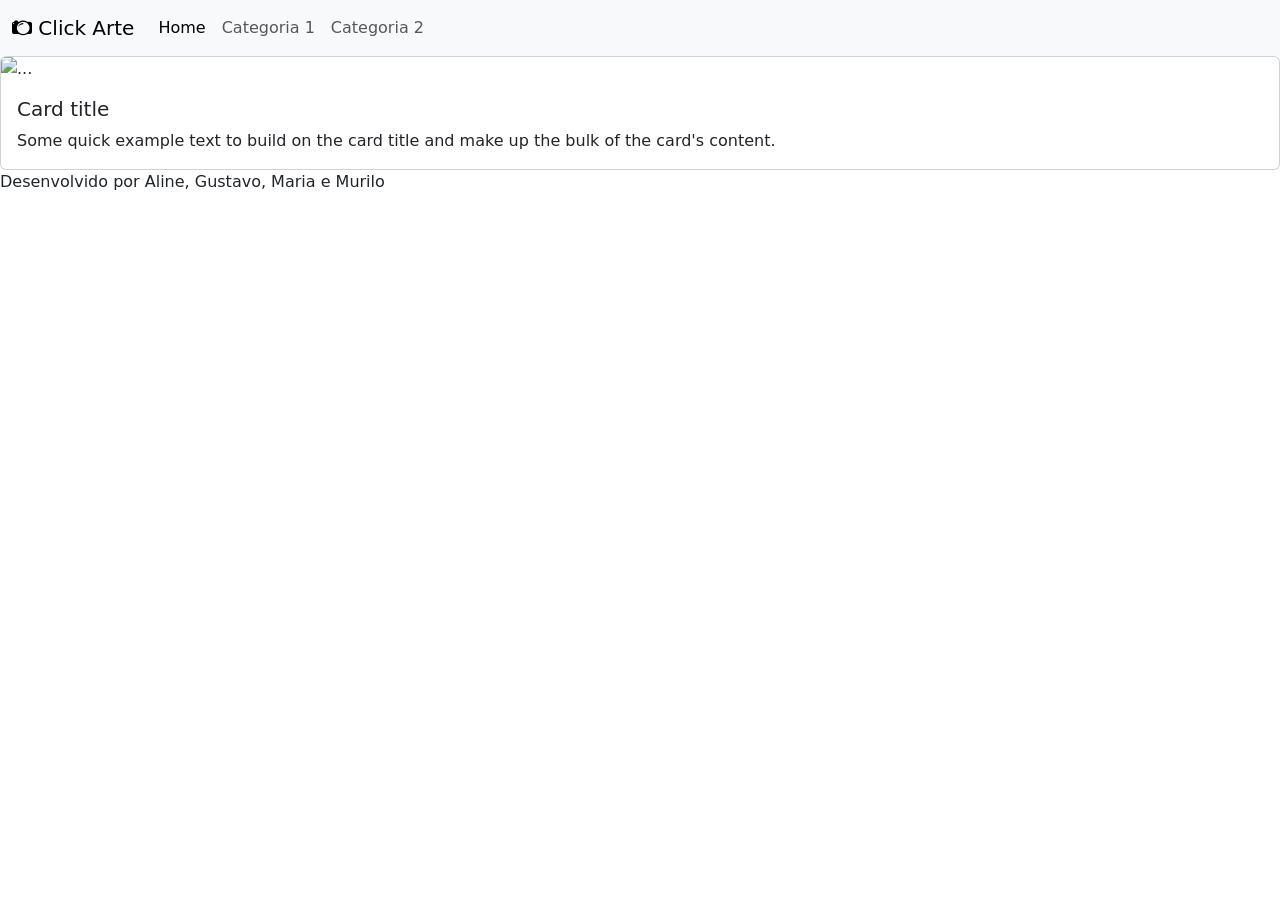
==== index.html @ 445509ea "change to index" ====
<!DOCTYPE html>
<html lang="pt-BR">

<head>
    <meta charset="UTF-8">
    <meta name="viewport" content="width=device-width, initial-scale=1.0">
    <title>Galeria</title>
    <link href="https://cdn.jsdelivr.net/npm/bootstrap@5.3.2/dist/css/bootstrap.min.css" rel="stylesheet"
        integrity="sha384-T3c6CoIi6uLrA9TneNEoa7RxnatzjcDSCmG1MXxSR1GAsXEV/Dwwykc2MPK8M2HN" crossorigin="anonymous">
    <link rel="stylesheet" href="https://cdn.jsdelivr.net/npm/bootstrap-icons@1.11.1/font/bootstrap-icons.css">
</head>

<body>
    <nav class="navbar navbar-expand-lg bg-body-tertiary">
        <div class="container-fluid">
            <a class="navbar-brand" href="./galeria.html">
                <i class="bi bi-camera2"></i> <span>Click Arte</span>
            </a>
            <button class="navbar-toggler" type="button" data-bs-toggle="collapse" data-bs-target="#navbarNav"
                aria-controls="navbarNav" aria-expanded="false" aria-label="Toggle navigation">
                <span class="navbar-toggler-icon"></span>
            </button>
            <div class="collapse navbar-collapse" id="navbarNav">
                <ul class="navbar-nav">
                    <li class="nav-item">
                        <a class="nav-link active" aria-current="page" href="#">Home</a>
                    </li>
                    <li class="nav-item">
                        <a class="nav-link" href="#">Categoria 1</a>
                    </li>
                    <li class="nav-item">
                        <a class="nav-link" href="#">Categoria 2</a>
                    </li>
                </ul>
            </div>
        </div>
    </nav>

    <div class="card">
        <img src="https://source.unsplash.com/random/300x300" class="card-img-top" alt="..." data-bs-toggle="modal"
            data-bs-target="#imagemModal">
        <div class="card-body">
            <h5 class="card-title">Card title</h5>
            <p class="card-text">Some quick example text to build on the card title and make up the bulk of the card's
                content.</p>
        </div>
    </div>


    <div class="modal fade" id="imagemModal" tabindex="-1" role="dialog" aria-labelledby="imagemModalLabel"
        aria-hidden="true">
        <div class="modal-dialog modal-lg" role="document">
            <div class="modal-content">
                <div class="modal-body">
                    <img src="https://source.unsplash.com/random" alt="Minha Imagem" class="img-fluid">
                </div>
            </div>
        </div>
    </div>


    <footer>
        <span>Desenvolvido por Aline, Gustavo, Maria e Murilo</span>
    </footer>

    <script src="https://cdn.jsdelivr.net/npm/bootstrap@5.3.2/dist/js/bootstrap.bundle.min.js"
        integrity="sha384-C6RzsynM9kWDrMNeT87bh95OGNyZPhcTNXj1NW7RuBCsyN/o0jlpcV8Qyq46cDfL"
        crossorigin="anonymous"></script>
    <script src="https://cdn.jsdelivr.net/npm/@popperjs/core@2.11.8/dist/umd/popper.min.js"
        integrity="sha384-I7E8VVD/ismYTF4hNIPjVp/Zjvgyol6VFvRkX/vR+Vc4jQkC+hVqc2pM8ODewa9r"
        crossorigin="anonymous"></script>
    <script src="https://cdn.jsdelivr.net/npm/bootstrap@5.3.2/dist/js/bootstrap.min.js"
        integrity="sha384-BBtl+eGJRgqQAUMxJ7pMwbEyER4l1g+O15P+16Ep7Q9Q+zqX6gSbd85u4mG4QzX+"
        crossorigin="anonymous"></script>
</body>

</html>
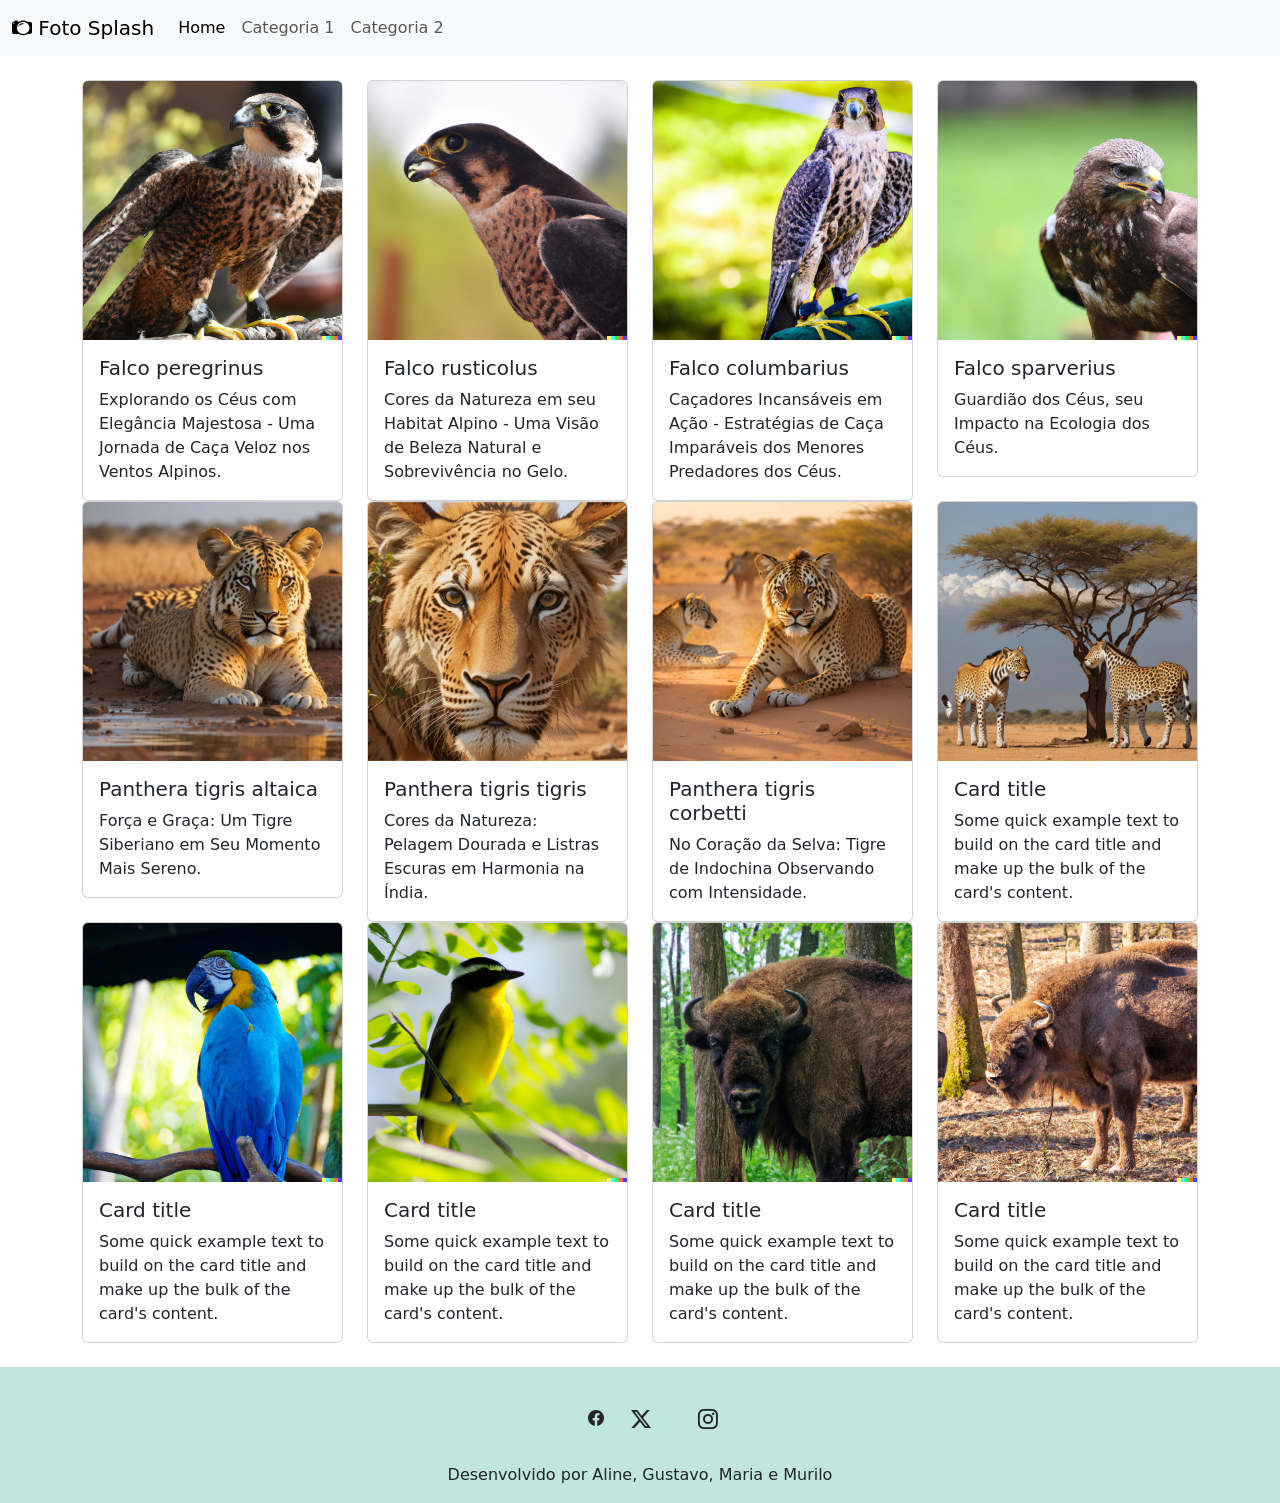
==== commit 0072ecb6: "x" ====
--- a/index.html
+++ b/index.html
@@ -8,13 +8,14 @@
     <link href="https://cdn.jsdelivr.net/npm/bootstrap@5.3.2/dist/css/bootstrap.min.css" rel="stylesheet"
         integrity="sha384-T3c6CoIi6uLrA9TneNEoa7RxnatzjcDSCmG1MXxSR1GAsXEV/Dwwykc2MPK8M2HN" crossorigin="anonymous">
     <link rel="stylesheet" href="https://cdn.jsdelivr.net/npm/bootstrap-icons@1.11.1/font/bootstrap-icons.css">
+    <link rel="stylesheet" href="style.css">
 </head>
 
 <body>
     <nav class="navbar navbar-expand-lg bg-body-tertiary">
         <div class="container-fluid">
             <a class="navbar-brand" href="./galeria.html">
-                <i class="bi bi-camera2"></i> <span>Click Arte</span>
+                <i class="bi bi-camera2"></i> <span>Foto Splash</span>
             </a>
             <button class="navbar-toggler" type="button" data-bs-toggle="collapse" data-bs-target="#navbarNav"
                 aria-controls="navbarNav" aria-expanded="false" aria-label="Toggle navigation">
@@ -36,31 +37,253 @@
         </div>
     </nav>
 
-    <div class="card">
-        <img src="https://source.unsplash.com/random/300x300" class="card-img-top" alt="..." data-bs-toggle="modal"
-            data-bs-target="#imagemModal">
-        <div class="card-body">
-            <h5 class="card-title">Card title</h5>
-            <p class="card-text">Some quick example text to build on the card title and make up the bulk of the card's
-                content.</p>
-        </div>
-    </div>
-
-
-    <div class="modal fade" id="imagemModal" tabindex="-1" role="dialog" aria-labelledby="imagemModalLabel"
-        aria-hidden="true">
-        <div class="modal-dialog modal-lg" role="document">
-            <div class="modal-content">
-                <div class="modal-body">
-                    <img src="https://source.unsplash.com/random" alt="Minha Imagem" class="img-fluid">
-                </div>
-            </div>
-        </div>
-    </div>
-
-
-    <footer>
-        <span>Desenvolvido por Aline, Gustavo, Maria e Murilo</span>
+
+
+    <div class="container galeria my-4">
+        <div class="row">
+            <div class="col-12 col-sm-12 col-md-6 col-lg-4 col-xl-3">
+                <div class="card">
+                    <img src="./assets/img/Falcao1.png" class="card-img-top" alt="..." data-bs-toggle="modal"
+                        data-bs-target="#Falcao1">
+                    <div class="card-body">
+                        <h5 class="card-title">Falco peregrinus</h5>
+                        <p class="card-text">Explorando os Céus com Elegância Majestosa - Uma Jornada de Caça Veloz nos
+                            Ventos Alpinos.</p>
+                    </div>
+                </div>
+            </div>
+
+            <div class="col-12 col-sm-12 col-md-6 col-lg-4 col-xl-3">
+                <div class="card">
+                    <img src="./assets/img/Falcao2.png" class="card-img-top" alt="..." data-bs-toggle="modal"
+                        data-bs-target="#Falcao2">
+                    <div class="card-body">
+                        <h5 class="card-title">Falco rusticolus</h5>
+                        <p class="card-text">Cores da Natureza em seu Habitat Alpino - Uma Visão de Beleza Natural e
+                            Sobrevivência no Gelo.</p>
+                    </div>
+                </div>
+            </div>
+
+            <div class="col-12 col-sm-12 col-md-6 col-lg-4 col-xl-3">
+                <div class="card">
+                    <img src="./assets/img/Falcao3.png" class="card-img-top" alt="..." data-bs-toggle="modal"
+                        data-bs-target="#Falcao3">
+                    <div class="card-body">
+                        <h5 class="card-title">Falco columbarius</h5>
+                        <p class="card-text">Caçadores Incansáveis em Ação - Estratégias de Caça Imparáveis dos Menores
+                            Predadores dos Céus.</p>
+                    </div>
+                </div>
+            </div>
+
+            <div class="col-12 col-sm-12 col-md-6 col-lg-4 col-xl-3">
+                <div class="card">
+                    <img src="./assets/img/Falcao4.png" class="card-img-top" alt="..." data-bs-toggle="modal"
+                        data-bs-target="#Falcao4">
+                    <div class="card-body">
+                        <h5 class="card-title">Falco sparverius</h5>
+                        <p class="card-text">Guardião dos Céus, seu Impacto na Ecologia dos Céus.</p>
+                    </div>
+                </div>
+            </div>
+
+            <div class="col-12 col-sm-12 col-md-6 col-lg-4 col-xl-3">
+                <div class="card">
+                    <img src="./assets/img/Tigre1.jpg" class="card-img-top" alt="..." data-bs-toggle="modal"
+                        data-bs-target="#Tigre1">
+                    <div class="card-body">
+                        <h5 class="card-title">Panthera tigris altaica</h5>
+                        <p class="card-text">Força e Graça: Um Tigre Siberiano em Seu Momento Mais Sereno.</p>
+                    </div>
+                </div>
+            </div>
+
+            <div class="col-12 col-sm-12 col-md-6 col-lg-4 col-xl-3">
+                <div class="card">
+                    <img src="./assets/img/Tigre2.jpg" class="card-img-top" alt="..." data-bs-toggle="modal"
+                        data-bs-target="#Tigre2">
+                    <div class="card-body">
+                        <h5 class="card-title">Panthera tigris tigris</h5>
+                        <p class="card-text">Cores da Natureza: Pelagem Dourada e Listras Escuras em Harmonia na Índia.
+                        </p>
+                    </div>
+                </div>
+            </div>
+
+            <div class="col-12 col-sm-12 col-md-6 col-lg-4 col-xl-3">
+                <div class="card">
+                    <img src="./assets/img/Tigre3.jpg" class="card-img-top" alt="..." data-bs-toggle="modal"
+                        data-bs-target="#Tigre3">
+                    <div class="card-body">
+                        <h5 class="card-title">Panthera tigris corbetti</h5>
+                        <p class="card-text">No Coração da Selva: Tigre de Indochina Observando com Intensidade.</p>
+                    </div>
+                </div>
+            </div>
+
+            <div class="col col-sm col-md-6 col-lg-4 col-xl-3">
+                <div class="card">
+                    <img src="./assets/img/Tigre4.jpg" class="card-img-top" alt="..." data-bs-toggle="modal"
+                        data-bs-target="#Tigre4">
+                    <div class="card-body">
+                        <h5 class="card-title">Card title</h5>
+                        <p class="card-text">Some quick example text to build on the card title and make up the bulk of
+                            the card's
+                            content.</p>
+                    </div>
+                </div>
+            </div>
+
+            <div class="col-12 col-sm-12 col-md-6 col-lg-4 col-xl-3">
+                <div class="card">
+                    <img src="./assets/img/Papagaio1.png" class="card-img-top" alt="..." data-bs-toggle="modal"
+                        data-bs-target="#Papagaio1">
+                    <div class="card-body">
+                        <h5 class="card-title">Card title</h5>
+                        <p class="card-text">Some quick example text to build on the card title and make up the bulk of
+                            the card's
+                            content.</p>
+                    </div>
+                </div>
+            </div>
+
+            <div class="col-12 col-sm-12 col-md-6 col-lg-4 col-xl-3">
+                <div class="card">
+                    <img src="./assets/img/Papagaio3.png" class="card-img-top" alt="..." data-bs-toggle="modal"
+                        data-bs-target="#Papagaio3">
+                    <div class="card-body">
+                        <h5 class="card-title">Card title</h5>
+                        <p class="card-text">Some quick example text to build on the card title and make up the bulk of
+                            the card's
+                            content.</p>
+                    </div>
+                </div>
+            </div>
+
+            <div class="col-12 col-sm-12 col-md-6 col-lg-4 col-xl-3">
+                <div class="card">
+                    <img src="./assets/img/Bisao1.png" class="card-img-top" alt="..." data-bs-toggle="modal"
+                        data-bs-target="#Bisao1">
+                    <div class="card-body">
+                        <h5 class="card-title">Card title</h5>
+                        <p class="card-text">Some quick example text to build on the card title and make up the bulk of
+                            the card's
+                            content.</p>
+                    </div>
+                </div>
+            </div>
+
+            <div class="col-12 col-sm-12 col-md-6 col-lg-4 col-xl-3">
+                <div class="card">
+                    <img src="./assets/img/Bisao2.png" class="card-img-top" alt="..." data-bs-toggle="modal"
+                        data-bs-target="#Bisao2">
+                    <div class="card-body">
+                        <h5 class="card-title">Card title</h5>
+                        <p class="card-text">Some quick example text to build on the card title and make up the bulk of
+                            the card's
+                            content.</p>
+                    </div>
+                </div>
+            </div>
+        </div>
+    </div>
+
+
+    <div class="modal fade" id="Falcao1" tabindex="-1" role="dialog" aria-labelledby="imagemModalLabel"
+        aria-hidden="true">
+        <div class="modal-dialog modal-lg" role="document">
+            <div class="modal-content">
+                <div class="modal-body">
+                    <img src="./assets/img/Falcao1.png" alt="Imagem falcão" class="img-fluid">
+                </div>
+            </div>
+        </div>
+    </div>
+
+    <div class="modal fade" id="Falcao1" tabindex="-1" role="dialog" aria-labelledby="imagemModalLabel"
+        aria-hidden="true">
+        <div class="modal-dialog modal-lg" role="document">
+            <div class="modal-content">
+                <div class="modal-body">
+                    <img src="./assets/img/Falcao1.png" alt="Imagem falcão" class="img-fluid">
+                </div>
+            </div>
+        </div>
+    </div>
+
+    <div class="modal fade" id="Falcao3" tabindex="-1" role="dialog" aria-labelledby="imagemModalLabel"
+        aria-hidden="true">
+        <div class="modal-dialog modal-lg" role="document">
+            <div class="modal-content">
+                <div class="modal-body">
+                    <img src="./assets/img/Falcao3.png" alt="Imagem falcão" class="img-fluid">
+                </div>
+            </div>
+        </div>
+    </div>
+
+    <div class="modal fade" id="Falcao1" tabindex="-1" role="dialog" aria-labelledby="imagemModalLabel"
+        aria-hidden="true">
+        <div class="modal-dialog modal-lg" role="document">
+            <div class="modal-content">
+                <div class="modal-body">
+                    <img src="./assets/img/Falcao4.png" alt="Imagem falcão" class="img-fluid">
+                </div>
+            </div>
+        </div>
+    </div>
+
+    <div class="modal fade" id="Falcao1" tabindex="-1" role="dialog" aria-labelledby="imagemModalLabel"
+        aria-hidden="true">
+        <div class="modal-dialog modal-lg" role="document">
+            <div class="modal-content">
+                <div class="modal-body">
+                    <img src="./assets/img/Tigre1.jpg" alt="Imagem tigre" class="img-fluid">
+                </div>
+            </div>
+        </div>
+    </div>
+
+    <div class="modal fade" id="Falcao1" tabindex="-1" role="dialog" aria-labelledby="imagemModalLabel"
+        aria-hidden="true">
+        <div class="modal-dialog modal-lg" role="document">
+            <div class="modal-content">
+                <div class="modal-body">
+                    <img src="./assets/img/Tigre1.jpg" alt="Imagem tigre" class="img-fluid">
+                </div>
+            </div>
+        </div>
+    </div>
+
+
+
+
+
+    <footer class="text-center">
+
+        <div class="container pt-4">
+
+            <section class="">
+                <a class="btn btn-link btn-floating btn-lg text-dark m-1" href="#!" role="button"
+                    data-mdb-ripple-color="dark"></a>
+                <i class="bi bi-facebook"></i></a>
+
+                <a class="btn btn-link btn-floating btn-lg text-dark m-1" href="#!" role="button"
+                    data-mdb-ripple-color="dark">
+                    <i class="bi bi-twitter-x"></i>
+                </a>
+
+                <a class="btn btn-link btn-floating btn-lg text-dark m-1" href="#!" role="button"
+                    data-mdb-ripple-color="dark">
+                    <i class="bi bi-instagram"></i>
+                </a>
+            </section>
+        </div>
+
+        <div class="text-center text-dark p-3">
+            <span>Desenvolvido por Aline, Gustavo, Maria e Murilo</span>
+        </div>
     </footer>
 
     <script src="https://cdn.jsdelivr.net/npm/bootstrap@5.3.2/dist/js/bootstrap.bundle.min.js"
--- a/style.css
+++ b/style.css
@@ -0,0 +1,11 @@
+/* footer {
+    display: flex;
+    justify-content: center;
+    align-items: center;
+    height: 4rem;
+    background-color: #C0E6DE;
+}  */
+
+footer {
+    background-color: #C0E6DE !important;
+}
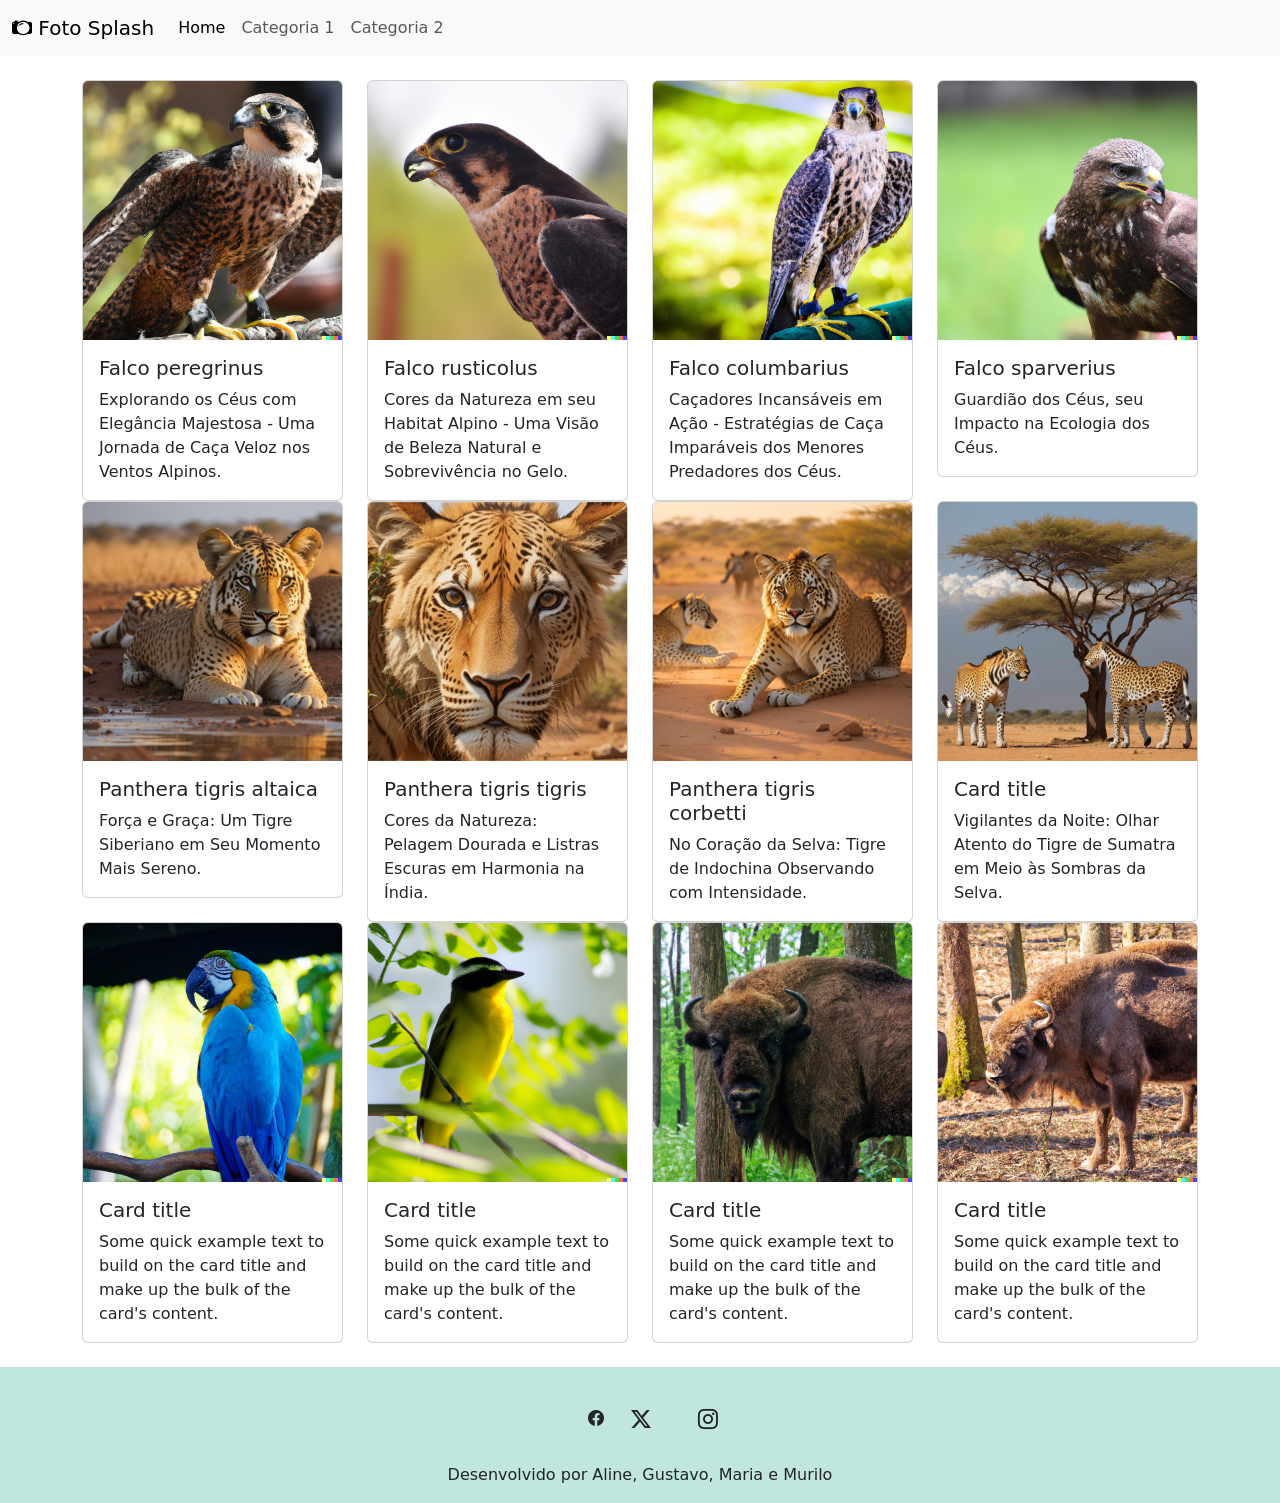
==== commit 4bb38d56: "x" ====
--- a/index.html
+++ b/index.html
@@ -128,9 +128,7 @@
                         data-bs-target="#Tigre4">
                     <div class="card-body">
                         <h5 class="card-title">Card title</h5>
-                        <p class="card-text">Some quick example text to build on the card title and make up the bulk of
-                            the card's
-                            content.</p>
+                        <p class="card-text">Vigilantes da Noite: Olhar Atento do Tigre de Sumatra em Meio às Sombras da Selva.</p>
                     </div>
                 </div>
             </div>
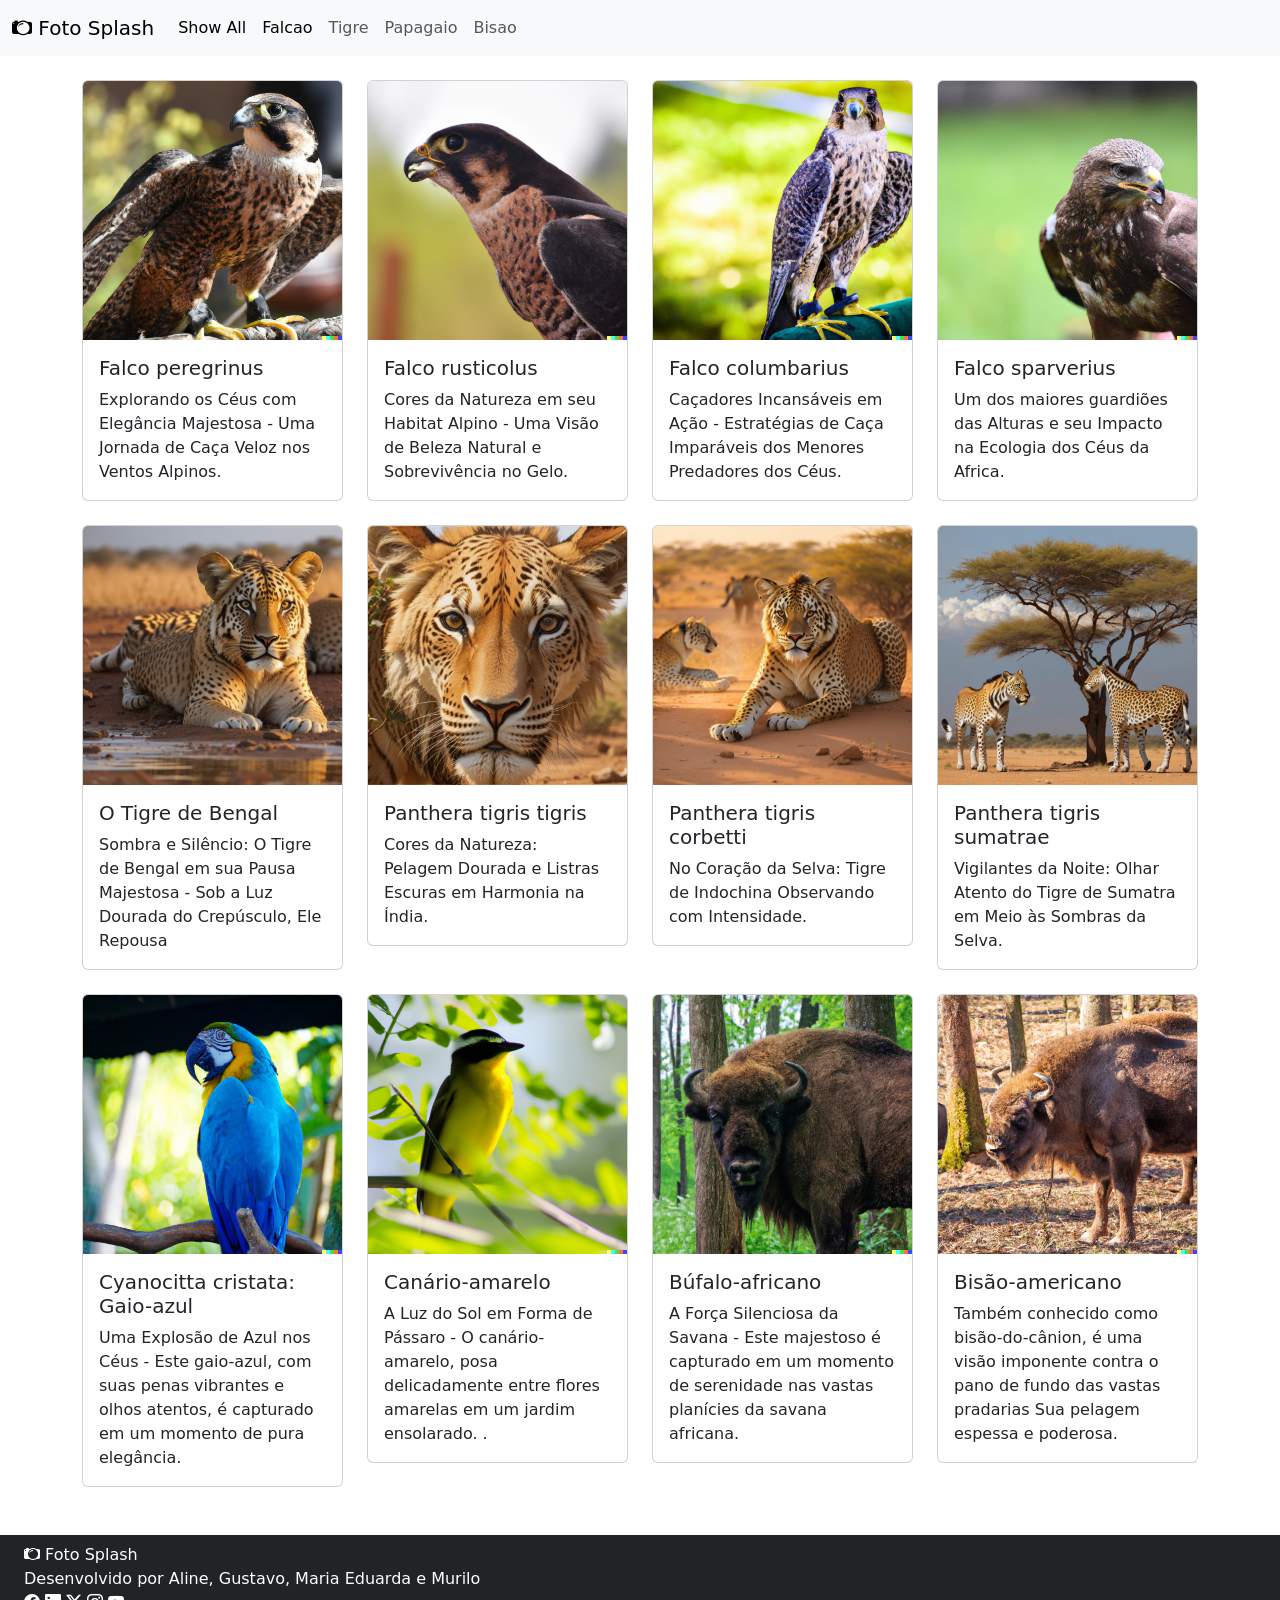
==== commit d9e17db0: "x" ====
--- a/index.html
+++ b/index.html
@@ -9,6 +9,7 @@
         integrity="sha384-T3c6CoIi6uLrA9TneNEoa7RxnatzjcDSCmG1MXxSR1GAsXEV/Dwwykc2MPK8M2HN" crossorigin="anonymous">
     <link rel="stylesheet" href="https://cdn.jsdelivr.net/npm/bootstrap-icons@1.11.1/font/bootstrap-icons.css">
     <link rel="stylesheet" href="style.css">
+    <script src="script.js"></script>
 </head>
 
 <body>
@@ -22,15 +23,21 @@
                 <span class="navbar-toggler-icon"></span>
             </button>
             <div class="collapse navbar-collapse" id="navbarNav">
-                <ul class="navbar-nav">
-                    <li class="nav-item">
-                        <a class="nav-link active" aria-current="page" href="#">Home</a>
-                    </li>
-                    <li class="nav-item">
-                        <a class="nav-link" href="#">Categoria 1</a>
-                    </li>
-                    <li class="nav-item">
-                        <a class="nav-link" href="#">Categoria 2</a>
+                <ul class="navbar-nav filterCard">
+                    <li class="nav-item active navItem" data-name="ShowAll">
+                        <a class="nav-link active" aria-current="page" href="#">Show All</a>
+                    </li>
+                    <li class="nav-item active navItem" data-name="falcao">
+                        <a class="nav-link active" aria-current="page" href="#">Falcao</a>
+                    </li>
+                    <li class="nav-item navItem" data-name="tigre">
+                        <a class="nav-link" href="#">Tigre</a>
+                    </li>
+                    <li class="nav-item navItem" data-name="papagaio">
+                        <a class="nav-link" href="#">Papagaio</a>
+                    </li>
+                    <li class="nav-item navItem" data-name="bisa">
+                        <a class="nav-link" href="#">Bisao</a>
                     </li>
                 </ul>
             </div>
@@ -40,9 +47,9 @@
 
 
     <div class="container galeria my-4">
-        <div class="row">
-            <div class="col-12 col-sm-12 col-md-6 col-lg-4 col-xl-3">
-                <div class="card">
+        <div class="row cardList">
+            <div class="col-12 col-sm-12 col-md-6 col-lg-4 col-xl-3 mb-4">
+                <div class="card" data-name="falcao">
                     <img src="./assets/img/Falcao1.png" class="card-img-top" alt="..." data-bs-toggle="modal"
                         data-bs-target="#Falcao1">
                     <div class="card-body">
@@ -53,8 +60,8 @@
                 </div>
             </div>
 
-            <div class="col-12 col-sm-12 col-md-6 col-lg-4 col-xl-3">
-                <div class="card">
+            <div class="col-12 col-sm-12 col-md-6 col-lg-4 col-xl-3 mb-4">
+                <div class="card" data-name="falcao">
                     <img src="./assets/img/Falcao2.png" class="card-img-top" alt="..." data-bs-toggle="modal"
                         data-bs-target="#Falcao2">
                     <div class="card-body">
@@ -65,8 +72,8 @@
                 </div>
             </div>
 
-            <div class="col-12 col-sm-12 col-md-6 col-lg-4 col-xl-3">
-                <div class="card">
+            <div class="col-12 col-sm-12 col-md-6 col-lg-4 col-xl-3 mb-4">
+                <div class="card" data-name="falcao">
                     <img src="./assets/img/Falcao3.png" class="card-img-top" alt="..." data-bs-toggle="modal"
                         data-bs-target="#Falcao3">
                     <div class="card-body">
@@ -77,30 +84,32 @@
                 </div>
             </div>
 
-            <div class="col-12 col-sm-12 col-md-6 col-lg-4 col-xl-3">
-                <div class="card">
+            <div class="col-12 col-sm-12 col-md-6 col-lg-4 col-xl-3 mb-4">
+                <div class="card" data-name="falcao">
                     <img src="./assets/img/Falcao4.png" class="card-img-top" alt="..." data-bs-toggle="modal"
                         data-bs-target="#Falcao4">
                     <div class="card-body">
                         <h5 class="card-title">Falco sparverius</h5>
-                        <p class="card-text">Guardião dos Céus, seu Impacto na Ecologia dos Céus.</p>
-                    </div>
-                </div>
-            </div>
-
-            <div class="col-12 col-sm-12 col-md-6 col-lg-4 col-xl-3">
-                <div class="card">
+                        <p class="card-text">Um dos maiores guardiões das Alturas e seu Impacto na Ecologia dos Céus da
+                            Africa.</p>
+                    </div>
+                </div>
+            </div>
+
+            <div class="col-12 col-sm-12 col-md-6 col-lg-4 col-xl-3 mb-4">
+                <div class="card" data-name="tigre">
                     <img src="./assets/img/Tigre1.jpg" class="card-img-top" alt="..." data-bs-toggle="modal"
                         data-bs-target="#Tigre1">
                     <div class="card-body">
-                        <h5 class="card-title">Panthera tigris altaica</h5>
-                        <p class="card-text">Força e Graça: Um Tigre Siberiano em Seu Momento Mais Sereno.</p>
-                    </div>
-                </div>
-            </div>
-
-            <div class="col-12 col-sm-12 col-md-6 col-lg-4 col-xl-3">
-                <div class="card">
+                        <h5 class="card-title">O Tigre de Bengal</h5>
+                        <p class="card-text">Sombra e Silêncio: O Tigre de Bengal em sua Pausa Majestosa - Sob a Luz
+                            Dourada do Crepúsculo, Ele Repousa </p>
+                    </div>
+                </div>
+            </div>
+
+            <div class="col-12 col-sm-12 col-md-6 col-lg-4 col-xl-3 mb-4">
+                <div class="card" data-name="tigre">
                     <img src="./assets/img/Tigre2.jpg" class="card-img-top" alt="..." data-bs-toggle="modal"
                         data-bs-target="#Tigre2">
                     <div class="card-body">
@@ -111,8 +120,8 @@
                 </div>
             </div>
 
-            <div class="col-12 col-sm-12 col-md-6 col-lg-4 col-xl-3">
-                <div class="card">
+            <div class="col-12 col-sm-12 col-md-6 col-lg-4 col-xl-3 mb-4">
+                <div class="card" data-name="tigre">
                     <img src="./assets/img/Tigre3.jpg" class="card-img-top" alt="..." data-bs-toggle="modal"
                         data-bs-target="#Tigre3">
                     <div class="card-body">
@@ -122,65 +131,62 @@
                 </div>
             </div>
 
-            <div class="col col-sm col-md-6 col-lg-4 col-xl-3">
-                <div class="card">
+            <div class="col col-sm col-md-6 col-lg-4 col-xl-3 mb-4">
+                <div class="card" data-name="tigre">
                     <img src="./assets/img/Tigre4.jpg" class="card-img-top" alt="..." data-bs-toggle="modal"
                         data-bs-target="#Tigre4">
                     <div class="card-body">
-                        <h5 class="card-title">Card title</h5>
-                        <p class="card-text">Vigilantes da Noite: Olhar Atento do Tigre de Sumatra em Meio às Sombras da Selva.</p>
-                    </div>
-                </div>
-            </div>
-
-            <div class="col-12 col-sm-12 col-md-6 col-lg-4 col-xl-3">
-                <div class="card">
+                        <h5 class="card-title">Panthera tigris sumatrae</h5>
+                        <p class="card-text">Vigilantes da Noite: Olhar Atento do Tigre de Sumatra em Meio às Sombras da
+                            Selva.</p>
+                    </div>
+                </div>
+            </div>
+
+            <div class="col-12 col-sm-12 col-md-6 col-lg-4 col-xl-3 mb-4">
+                <div class="card" data-name="papagaio">
                     <img src="./assets/img/Papagaio1.png" class="card-img-top" alt="..." data-bs-toggle="modal"
                         data-bs-target="#Papagaio1">
                     <div class="card-body">
-                        <h5 class="card-title">Card title</h5>
-                        <p class="card-text">Some quick example text to build on the card title and make up the bulk of
-                            the card's
-                            content.</p>
-                    </div>
-                </div>
-            </div>
-
-            <div class="col-12 col-sm-12 col-md-6 col-lg-4 col-xl-3">
-                <div class="card">
+                        <h5 class="card-title">Cyanocitta cristata: Gaio-azul</h5>
+                        <p class="card-text">Uma Explosão de Azul nos Céus - Este gaio-azul, com suas penas
+                            vibrantes e olhos atentos, é capturado em um momento de pura elegância.</p>
+                    </div>
+                </div>
+            </div>
+
+            <div class="col-12 col-sm-12 col-md-6 col-lg-4 col-xl-3 mb-4">
+                <div class="card" data-name="papagaio">
                     <img src="./assets/img/Papagaio3.png" class="card-img-top" alt="..." data-bs-toggle="modal"
                         data-bs-target="#Papagaio3">
                     <div class="card-body">
-                        <h5 class="card-title">Card title</h5>
-                        <p class="card-text">Some quick example text to build on the card title and make up the bulk of
-                            the card's
-                            content.</p>
-                    </div>
-                </div>
-            </div>
-
-            <div class="col-12 col-sm-12 col-md-6 col-lg-4 col-xl-3">
-                <div class="card">
+                        <h5 class="card-title">Canário-amarelo</h5>
+                        <p class="card-text">A Luz do Sol em Forma de Pássaro - O canário-amarelo, posa delicadamente
+                            entre flores amarelas em um jardim ensolarado. .</p>
+                    </div>
+                </div>
+            </div>
+
+            <div class="col-12 col-sm-12 col-md-6 col-lg-4 col-xl-3 mb-4">
+                <div class="card" data-name="bisao">
                     <img src="./assets/img/Bisao1.png" class="card-img-top" alt="..." data-bs-toggle="modal"
                         data-bs-target="#Bisao1">
                     <div class="card-body">
-                        <h5 class="card-title">Card title</h5>
-                        <p class="card-text">Some quick example text to build on the card title and make up the bulk of
-                            the card's
-                            content.</p>
-                    </div>
-                </div>
-            </div>
-
-            <div class="col-12 col-sm-12 col-md-6 col-lg-4 col-xl-3">
-                <div class="card">
+                        <h5 class="card-title">Búfalo-africano</h5>
+                        <p class="card-text">A Força Silenciosa da Savana - Este majestoso é capturado em um momento de
+                            serenidade nas vastas planícies da savana africana.</p>
+                    </div>
+                </div>
+            </div>
+
+            <div class="col-12 col-sm-12 col-md-6 col-lg-4 col-xl-3 mb-4">
+                <div class="card" data-name="bisao">
                     <img src="./assets/img/Bisao2.png" class="card-img-top" alt="..." data-bs-toggle="modal"
                         data-bs-target="#Bisao2">
                     <div class="card-body">
-                        <h5 class="card-title">Card title</h5>
-                        <p class="card-text">Some quick example text to build on the card title and make up the bulk of
-                            the card's
-                            content.</p>
+                        <h5 class="card-title">Bisão-americano</h5>
+                        <p class="card-text">Também conhecido como bisão-do-cânion, é uma visão imponente contra o pano
+                            de fundo das vastas pradarias Sua pelagem espessa e poderosa.</p>
                     </div>
                 </div>
             </div>
@@ -199,7 +205,7 @@
         </div>
     </div>
 
-    <div class="modal fade" id="Falcao1" tabindex="-1" role="dialog" aria-labelledby="imagemModalLabel"
+    <div class="modal fade" id="Falcao2" tabindex="-1" role="dialog" aria-labelledby="imagemModalLabel"
         aria-hidden="true">
         <div class="modal-dialog modal-lg" role="document">
             <div class="modal-content">
@@ -221,7 +227,7 @@
         </div>
     </div>
 
-    <div class="modal fade" id="Falcao1" tabindex="-1" role="dialog" aria-labelledby="imagemModalLabel"
+    <div class="modal fade" id="Falcao4" tabindex="-1" role="dialog" aria-labelledby="imagemModalLabel"
         aria-hidden="true">
         <div class="modal-dialog modal-lg" role="document">
             <div class="modal-content">
@@ -232,7 +238,7 @@
         </div>
     </div>
 
-    <div class="modal fade" id="Falcao1" tabindex="-1" role="dialog" aria-labelledby="imagemModalLabel"
+    <div class="modal fade" id="Tigre1" tabindex="-1" role="dialog" aria-labelledby="imagemModalLabel"
         aria-hidden="true">
         <div class="modal-dialog modal-lg" role="document">
             <div class="modal-content">
@@ -243,44 +249,103 @@
         </div>
     </div>
 
-    <div class="modal fade" id="Falcao1" tabindex="-1" role="dialog" aria-labelledby="imagemModalLabel"
-        aria-hidden="true">
-        <div class="modal-dialog modal-lg" role="document">
-            <div class="modal-content">
-                <div class="modal-body">
-                    <img src="./assets/img/Tigre1.jpg" alt="Imagem tigre" class="img-fluid">
-                </div>
-            </div>
-        </div>
-    </div>
-
-
-
-
-
-    <footer class="text-center">
-
-        <div class="container pt-4">
-
-            <section class="">
-                <a class="btn btn-link btn-floating btn-lg text-dark m-1" href="#!" role="button"
-                    data-mdb-ripple-color="dark"></a>
-                <i class="bi bi-facebook"></i></a>
-
-                <a class="btn btn-link btn-floating btn-lg text-dark m-1" href="#!" role="button"
-                    data-mdb-ripple-color="dark">
-                    <i class="bi bi-twitter-x"></i>
-                </a>
-
-                <a class="btn btn-link btn-floating btn-lg text-dark m-1" href="#!" role="button"
-                    data-mdb-ripple-color="dark">
-                    <i class="bi bi-instagram"></i>
-                </a>
-            </section>
-        </div>
-
-        <div class="text-center text-dark p-3">
-            <span>Desenvolvido por Aline, Gustavo, Maria e Murilo</span>
+    <div class="modal fade" id="Tigre2" tabindex="-1" role="dialog" aria-labelledby="imagemModalLabel"
+        aria-hidden="true">
+        <div class="modal-dialog modal-lg" role="document">
+            <div class="modal-content">
+                <div class="modal-body">
+                    <img src="./assets/img/Tigre2.jpg" alt="Imagem tigre" class="img-fluid">
+                </div>
+            </div>
+        </div>
+    </div>
+
+    <div class="modal fade" id="Tigre3" tabindex="-1" role="dialog" aria-labelledby="imagemModalLabel"
+        aria-hidden="true">
+        <div class="modal-dialog modal-lg" role="document">
+            <div class="modal-content">
+                <div class="modal-body">
+                    <img src="./assets/img/Tigre3.jpg" alt="Imagem tigre" class="img-fluid">
+                </div>
+            </div>
+        </div>
+    </div>
+
+    <div class="modal fade" id="Tigre4" tabindex="-1" role="dialog" aria-labelledby="imagemModalLabel"
+        aria-hidden="true">
+        <div class="modal-dialog modal-lg" role="document">
+            <div class="modal-content">
+                <div class="modal-body">
+                    <img src="./assets/img/Tigre4.jpg" alt="Imagem tigre" class="img-fluid">
+                </div>
+            </div>
+        </div>
+    </div>
+
+    <div class="modal fade" id="Papagaio1" tabindex="-1" role="dialog" aria-labelledby="imagemModalLabel"
+        aria-hidden="true">
+        <div class="modal-dialog modal-lg" role="document">
+            <div class="modal-content">
+                <div class="modal-body">
+                    <img src="./assets/img/Papagaio1.png" alt="Imagem papagaio" class="img-fluid">
+                </div>
+            </div>
+        </div>
+    </div>
+
+
+    <div class="modal fade" id="Papagaio3" tabindex="-1" role="dialog" aria-labelledby="imagemModalLabel"
+        aria-hidden="true">
+        <div class="modal-dialog modal-lg" role="document">
+            <div class="modal-content">
+                <div class="modal-body">
+                    <img src="./assets/img/Papagaio3.png" alt="Imagem papagaio" class="img-fluid">
+                </div>
+            </div>
+        </div>
+    </div>
+
+    <div class="modal fade" id="Bisao1" tabindex="-1" role="dialog" aria-labelledby="imagemModalLabel"
+        aria-hidden="true">
+        <div class="modal-dialog modal-lg" role="document">
+            <div class="modal-content">
+                <div class="modal-body">
+                    <img src="./assets/img/Bisao1.png" alt="Imagem bisao" class="img-fluid">
+                </div>
+            </div>
+        </div>
+    </div>
+
+    <div class="modal fade" id="Bisao2" tabindex="-1" role="dialog" aria-labelledby="imagemModalLabel"
+        aria-hidden="true">
+        <div class="modal-dialog modal-lg" role="document">
+            <div class="modal-content">
+                <div class="modal-body">
+                    <img src="./assets/img/Bisao2.png" alt="Imagem bisao" class="img-fluid">
+                </div>
+            </div>
+        </div>
+    </div>
+
+
+
+
+
+    <footer class="flex flex-row justify-content-between px-4 py-2">
+        <a class="navbar-brand" href="./galeria.html">
+            <i class="bi bi-camera2"></i> <span>Foto Splash</span>
+        </a>
+
+        <div class="developed">
+            <span>Desenvolvido por Aline, Gustavo, Maria Eduarda e Murilo</span>
+        </div>
+
+        <div class="social flex flex-row gap-2">
+            <a href="#" target="_blank"><i class="bi bi-facebook"></i></a>
+            <a href="#" target="_blank"><i class="bi bi-linkedin"></i></a>
+            <a href="#" target="_blank"><i class="bi bi-twitter-x"></i></a>
+            <a href="#" target="_blank"><i class="bi bi-instagram"></i></a>
+            <a href="#" target="_blank"><i class="bi bi-youtube"></i></a>
         </div>
     </footer>
 
--- a/style.css
+++ b/style.css
@@ -7,5 +7,18 @@
 }  */
 
 footer {
-    background-color: #C0E6DE !important;
+    background-color: #212427;
+    color: #fdfdfd;
+}
+
+footer a {
+    color: #fdfdfd;
+}
+
+footer a:hover {
+    color: #FFDC5E;
+}
+
+.card.hide {
+    display: none !important;
 }
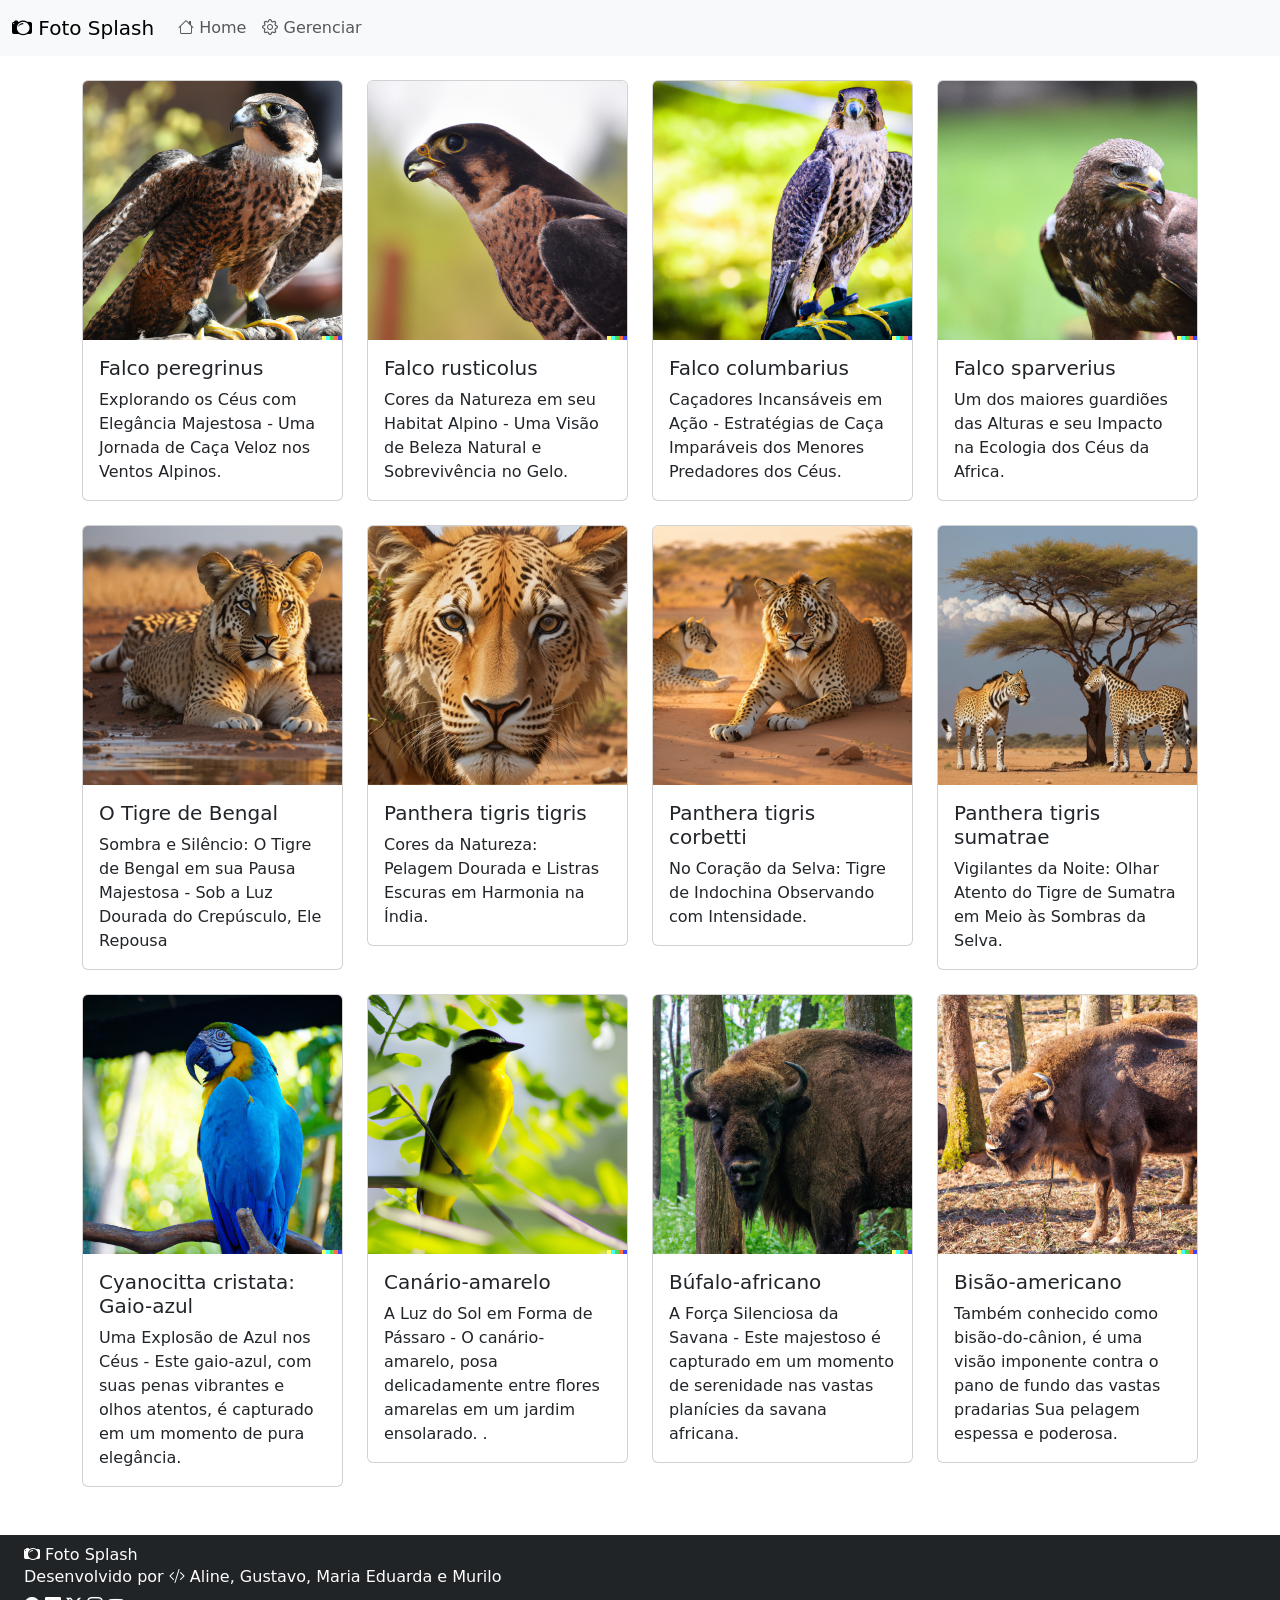
==== commit 77314e00: "x" ====
--- a/index.html
+++ b/index.html
@@ -23,21 +23,12 @@
                 <span class="navbar-toggler-icon"></span>
             </button>
             <div class="collapse navbar-collapse" id="navbarNav">
-                <ul class="navbar-nav filterCard">
-                    <li class="nav-item active navItem" data-name="ShowAll">
-                        <a class="nav-link active" aria-current="page" href="#">Show All</a>
+                <ul class="navbar-nav">
+                    <li class="nav-item">
+                        <a class="nav-link" aria-current="page" href="#"><i class="bi bi-house"></i> Home</a>
                     </li>
-                    <li class="nav-item active navItem" data-name="falcao">
-                        <a class="nav-link active" aria-current="page" href="#">Falcao</a>
-                    </li>
-                    <li class="nav-item navItem" data-name="tigre">
-                        <a class="nav-link" href="#">Tigre</a>
-                    </li>
-                    <li class="nav-item navItem" data-name="papagaio">
-                        <a class="nav-link" href="#">Papagaio</a>
-                    </li>
-                    <li class="nav-item navItem" data-name="bisa">
-                        <a class="nav-link" href="#">Bisao</a>
+                    <li class="nav-item">
+                        <a class="nav-link" aria-current="page" href="#"><i class="bi bi-gear"></i> Gerenciar</a>
                     </li>
                 </ul>
             </div>
@@ -47,9 +38,9 @@
 
 
     <div class="container galeria my-4">
-        <div class="row cardList">
-            <div class="col-12 col-sm-12 col-md-6 col-lg-4 col-xl-3 mb-4">
-                <div class="card" data-name="falcao">
+        <div class="row">
+            <div class="col-12 col-sm-12 col-md-6 col-lg-4 col-xl-3 mb-4">
+                <div class="card">
                     <img src="./assets/img/Falcao1.png" class="card-img-top" alt="..." data-bs-toggle="modal"
                         data-bs-target="#Falcao1">
                     <div class="card-body">
@@ -61,7 +52,7 @@
             </div>
 
             <div class="col-12 col-sm-12 col-md-6 col-lg-4 col-xl-3 mb-4">
-                <div class="card" data-name="falcao">
+                <div class="card">
                     <img src="./assets/img/Falcao2.png" class="card-img-top" alt="..." data-bs-toggle="modal"
                         data-bs-target="#Falcao2">
                     <div class="card-body">
@@ -73,7 +64,7 @@
             </div>
 
             <div class="col-12 col-sm-12 col-md-6 col-lg-4 col-xl-3 mb-4">
-                <div class="card" data-name="falcao">
+                <div class="card">
                     <img src="./assets/img/Falcao3.png" class="card-img-top" alt="..." data-bs-toggle="modal"
                         data-bs-target="#Falcao3">
                     <div class="card-body">
@@ -85,7 +76,7 @@
             </div>
 
             <div class="col-12 col-sm-12 col-md-6 col-lg-4 col-xl-3 mb-4">
-                <div class="card" data-name="falcao">
+                <div class="card">
                     <img src="./assets/img/Falcao4.png" class="card-img-top" alt="..." data-bs-toggle="modal"
                         data-bs-target="#Falcao4">
                     <div class="card-body">
@@ -97,7 +88,7 @@
             </div>
 
             <div class="col-12 col-sm-12 col-md-6 col-lg-4 col-xl-3 mb-4">
-                <div class="card" data-name="tigre">
+                <div class="card">
                     <img src="./assets/img/Tigre1.jpg" class="card-img-top" alt="..." data-bs-toggle="modal"
                         data-bs-target="#Tigre1">
                     <div class="card-body">
@@ -109,7 +100,7 @@
             </div>
 
             <div class="col-12 col-sm-12 col-md-6 col-lg-4 col-xl-3 mb-4">
-                <div class="card" data-name="tigre">
+                <div class="card">
                     <img src="./assets/img/Tigre2.jpg" class="card-img-top" alt="..." data-bs-toggle="modal"
                         data-bs-target="#Tigre2">
                     <div class="card-body">
@@ -121,7 +112,7 @@
             </div>
 
             <div class="col-12 col-sm-12 col-md-6 col-lg-4 col-xl-3 mb-4">
-                <div class="card" data-name="tigre">
+                <div class="card">
                     <img src="./assets/img/Tigre3.jpg" class="card-img-top" alt="..." data-bs-toggle="modal"
                         data-bs-target="#Tigre3">
                     <div class="card-body">
@@ -132,7 +123,7 @@
             </div>
 
             <div class="col col-sm col-md-6 col-lg-4 col-xl-3 mb-4">
-                <div class="card" data-name="tigre">
+                <div class="card">
                     <img src="./assets/img/Tigre4.jpg" class="card-img-top" alt="..." data-bs-toggle="modal"
                         data-bs-target="#Tigre4">
                     <div class="card-body">
@@ -144,7 +135,7 @@
             </div>
 
             <div class="col-12 col-sm-12 col-md-6 col-lg-4 col-xl-3 mb-4">
-                <div class="card" data-name="papagaio">
+                <div class="card">
                     <img src="./assets/img/Papagaio1.png" class="card-img-top" alt="..." data-bs-toggle="modal"
                         data-bs-target="#Papagaio1">
                     <div class="card-body">
@@ -156,7 +147,7 @@
             </div>
 
             <div class="col-12 col-sm-12 col-md-6 col-lg-4 col-xl-3 mb-4">
-                <div class="card" data-name="papagaio">
+                <div class="card">
                     <img src="./assets/img/Papagaio3.png" class="card-img-top" alt="..." data-bs-toggle="modal"
                         data-bs-target="#Papagaio3">
                     <div class="card-body">
@@ -168,7 +159,7 @@
             </div>
 
             <div class="col-12 col-sm-12 col-md-6 col-lg-4 col-xl-3 mb-4">
-                <div class="card" data-name="bisao">
+                <div class="card">
                     <img src="./assets/img/Bisao1.png" class="card-img-top" alt="..." data-bs-toggle="modal"
                         data-bs-target="#Bisao1">
                     <div class="card-body">
@@ -180,7 +171,7 @@
             </div>
 
             <div class="col-12 col-sm-12 col-md-6 col-lg-4 col-xl-3 mb-4">
-                <div class="card" data-name="bisao">
+                <div class="card">
                     <img src="./assets/img/Bisao2.png" class="card-img-top" alt="..." data-bs-toggle="modal"
                         data-bs-target="#Bisao2">
                     <div class="card-body">
@@ -331,21 +322,22 @@
 
 
 
-    <footer class="flex flex-row justify-content-between px-4 py-2">
+    <footer class="flex justify-content-between px-4 py-2">
         <a class="navbar-brand" href="./galeria.html">
             <i class="bi bi-camera2"></i> <span>Foto Splash</span>
         </a>
 
         <div class="developed">
-            <span>Desenvolvido por Aline, Gustavo, Maria Eduarda e Murilo</span>
+            <h6>Desenvolvido por <i class="bi bi-code-slash"></i> <a href="#">Aline</a>, <a href="#">Gustavo</a>, <a
+                    href="#">Maria Eduarda</a> e <a href="#">Murilo</a></hh6>
         </div>
 
         <div class="social flex flex-row gap-2">
-            <a href="#" target="_blank"><i class="bi bi-facebook"></i></a>
-            <a href="#" target="_blank"><i class="bi bi-linkedin"></i></a>
-            <a href="#" target="_blank"><i class="bi bi-twitter-x"></i></a>
-            <a href="#" target="_blank"><i class="bi bi-instagram"></i></a>
-            <a href="#" target="_blank"><i class="bi bi-youtube"></i></a>
+            <a href="https://www.facebook.com/" target="_blank"><i class="bi bi-facebook"></i></a>
+            <a href="https://linkedin.com/" target="_blank"><i class="bi bi-linkedin"></i></a>
+            <a href="https://twitter.com/" target="_blank"><i class="bi bi-twitter-x"></i></a>
+            <a href="https://www.instagram.com/" target="_blank"><i class="bi bi-instagram"></i></a>
+            <a href="https://www.youtube.com/" target="_blank"><i class="bi bi-youtube"></i></a>
         </div>
     </footer>
 
--- a/style.css
+++ b/style.css
@@ -13,6 +13,7 @@
 
 footer a {
     color: #fdfdfd;
+    text-decoration: none;
 }
 
 footer a:hover {
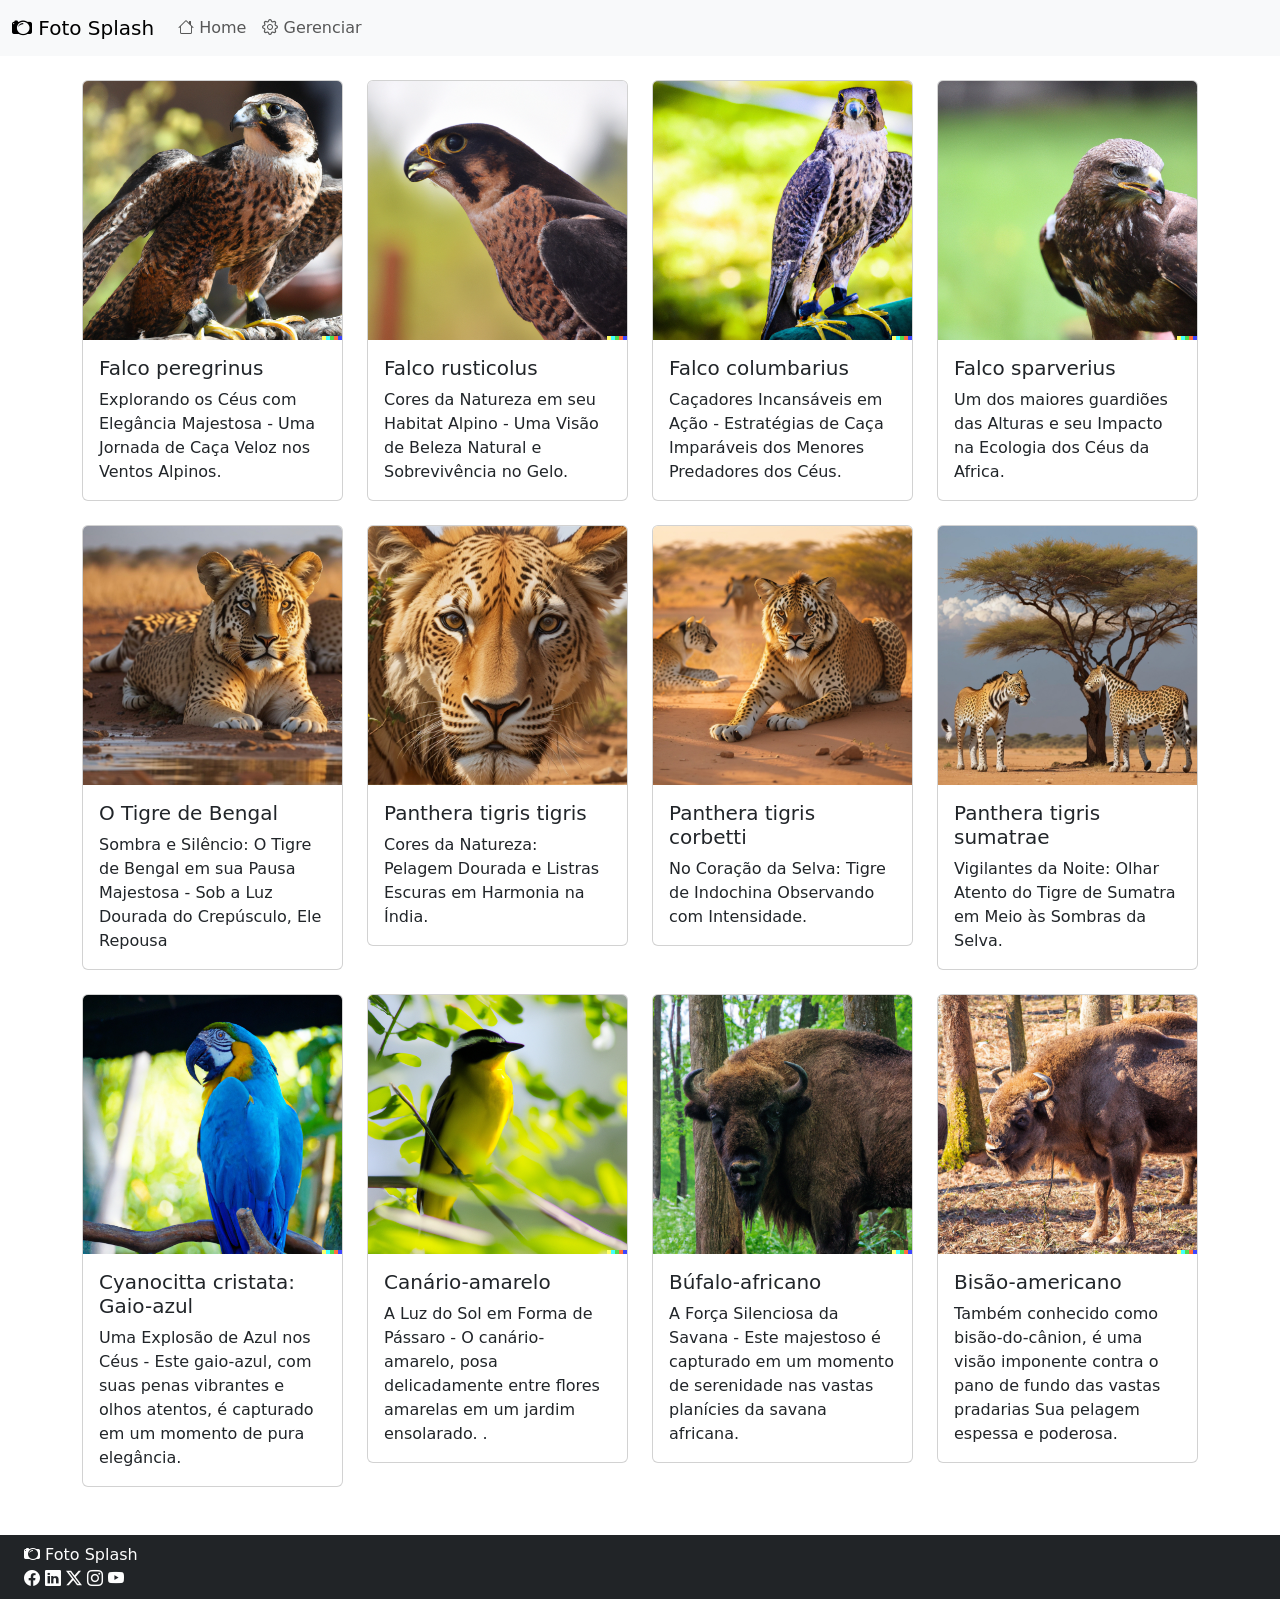
==== commit dde9a407: "x" ====
--- a/index.html
+++ b/index.html
@@ -327,11 +327,6 @@
             <i class="bi bi-camera2"></i> <span>Foto Splash</span>
         </a>
 
-        <div class="developed">
-            <h6>Desenvolvido por <i class="bi bi-code-slash"></i> <a href="#">Aline</a>, <a href="#">Gustavo</a>, <a
-                    href="#">Maria Eduarda</a> e <a href="#">Murilo</a></hh6>
-        </div>
-
         <div class="social flex flex-row gap-2">
             <a href="https://www.facebook.com/" target="_blank"><i class="bi bi-facebook"></i></a>
             <a href="https://linkedin.com/" target="_blank"><i class="bi bi-linkedin"></i></a>
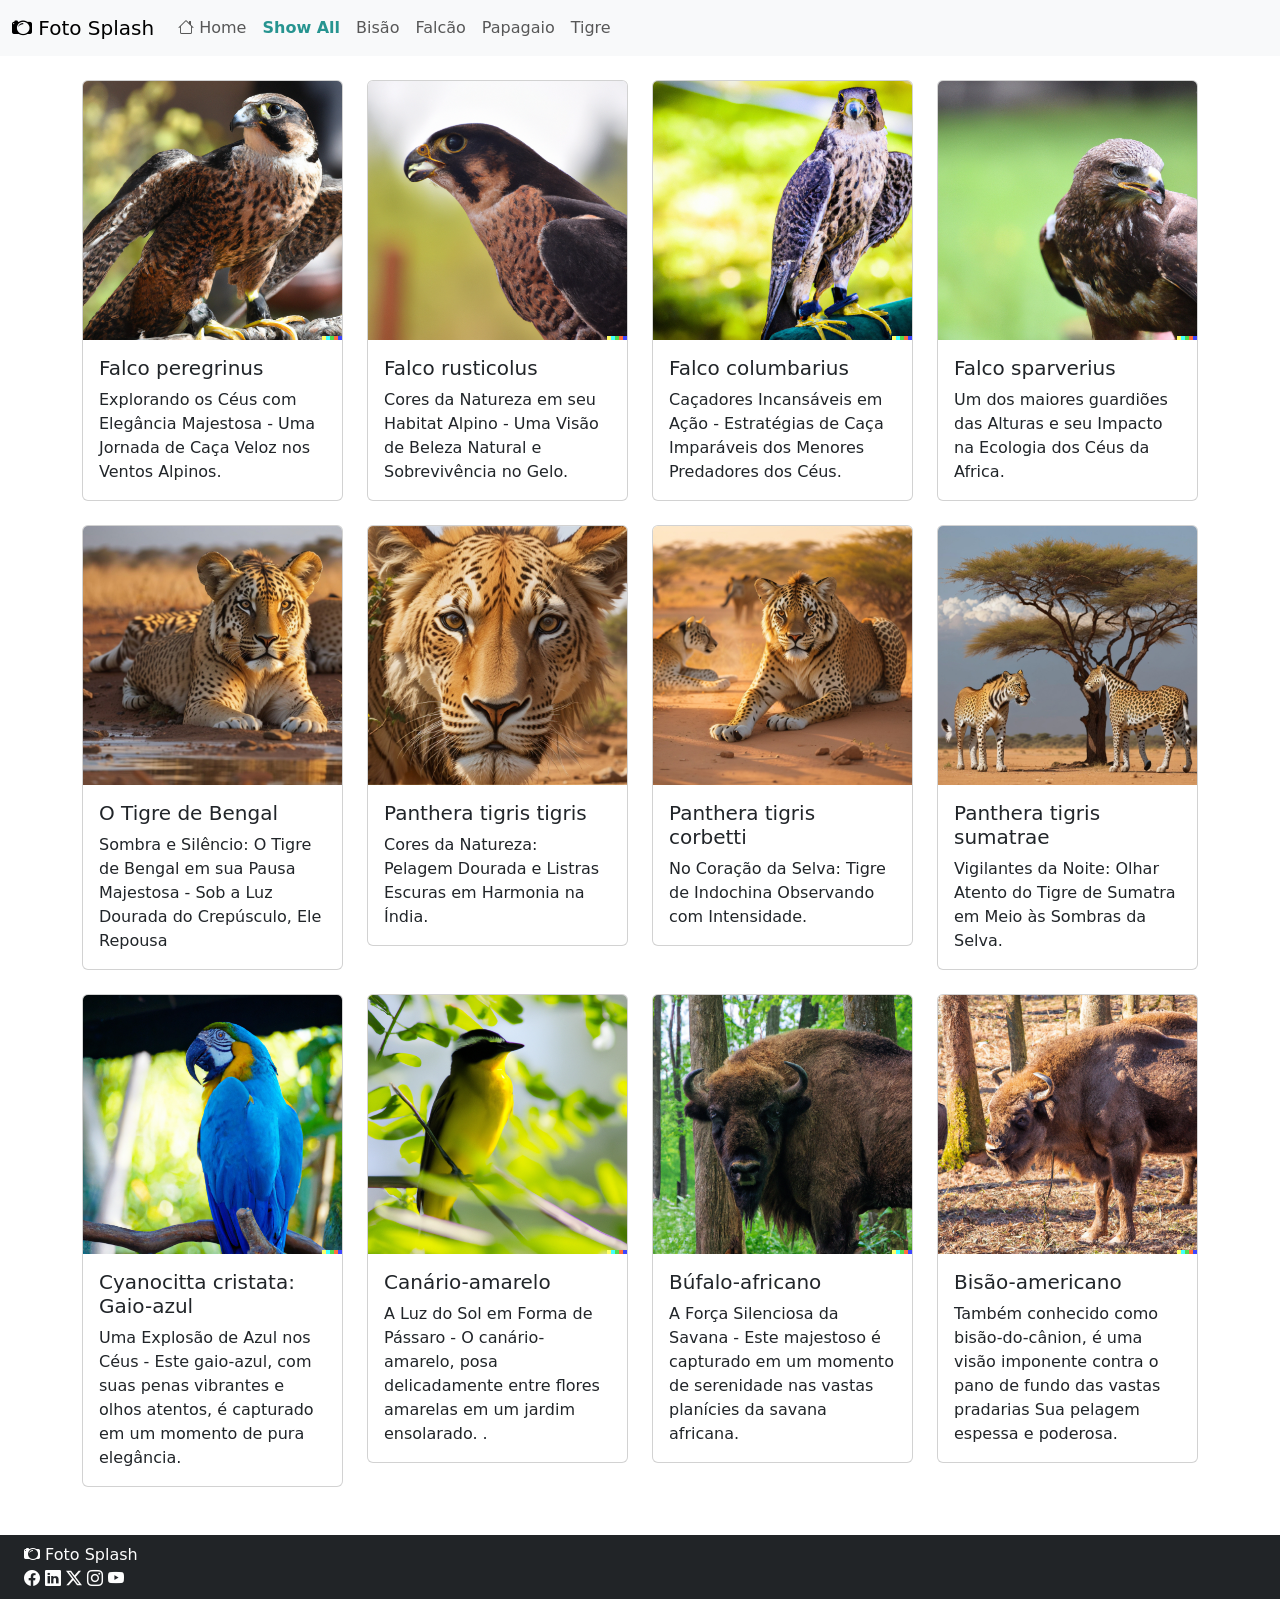
==== commit c4d32bde: "feature: filtro de imagens no nav" ====
--- a/index.html
+++ b/index.html
@@ -9,7 +9,6 @@
         integrity="sha384-T3c6CoIi6uLrA9TneNEoa7RxnatzjcDSCmG1MXxSR1GAsXEV/Dwwykc2MPK8M2HN" crossorigin="anonymous">
     <link rel="stylesheet" href="https://cdn.jsdelivr.net/npm/bootstrap-icons@1.11.1/font/bootstrap-icons.css">
     <link rel="stylesheet" href="style.css">
-    <script src="script.js"></script>
 </head>
 
 <body>
@@ -23,12 +22,24 @@
                 <span class="navbar-toggler-icon"></span>
             </button>
             <div class="collapse navbar-collapse" id="navbarNav">
-                <ul class="navbar-nav">
+                <ul class="navbar-nav filter-li">
                     <li class="nav-item">
                         <a class="nav-link" aria-current="page" href="#"><i class="bi bi-house"></i> Home</a>
                     </li>
-                    <li class="nav-item">
-                        <a class="nav-link" aria-current="page" href="#"><i class="bi bi-gear"></i> Gerenciar</a>
+                    <li class="nav-item" >
+                        <a class="nav-link active" aria-current="page" href="#" data-name="showAll">Show All</a>
+                    </li>
+                    <li class="nav-item">
+                        <a class="nav-link" aria-current="page" href="#" data-name="bisao">Bisão</a>
+                    </li>
+                    <li class="nav-item">
+                        <a class="nav-link" aria-current="page" href="#" data-name="falcao">Falcão</a>
+                    </li>
+                    <li class="nav-item">
+                        <a class="nav-link" aria-current="page" href="#" data-name="papagaio">Papagaio</a>
+                    </li>
+                    <li class="nav-item">
+                        <a class="nav-link" aria-current="page" href="#" data-name="tigre">Tigre</a>
                     </li>
                 </ul>
             </div>
@@ -39,7 +50,7 @@
 
     <div class="container galeria my-4">
         <div class="row">
-            <div class="col-12 col-sm-12 col-md-6 col-lg-4 col-xl-3 mb-4">
+            <div class="col-12 col-sm-12 col-md-6 col-lg-4 col-xl-3 mb-4 card-animal"  data-name="falcao">
                 <div class="card">
                     <img src="./assets/img/Falcao1.png" class="card-img-top" alt="..." data-bs-toggle="modal"
                         data-bs-target="#Falcao1">
@@ -51,7 +62,7 @@
                 </div>
             </div>
 
-            <div class="col-12 col-sm-12 col-md-6 col-lg-4 col-xl-3 mb-4">
+            <div class="col-12 col-sm-12 col-md-6 col-lg-4 col-xl-3 mb-4 card-animal"  data-name="falcao">
                 <div class="card">
                     <img src="./assets/img/Falcao2.png" class="card-img-top" alt="..." data-bs-toggle="modal"
                         data-bs-target="#Falcao2">
@@ -63,7 +74,7 @@
                 </div>
             </div>
 
-            <div class="col-12 col-sm-12 col-md-6 col-lg-4 col-xl-3 mb-4">
+            <div class="col-12 col-sm-12 col-md-6 col-lg-4 col-xl-3 mb-4 card-animal"  data-name="falcao">
                 <div class="card">
                     <img src="./assets/img/Falcao3.png" class="card-img-top" alt="..." data-bs-toggle="modal"
                         data-bs-target="#Falcao3">
@@ -75,7 +86,7 @@
                 </div>
             </div>
 
-            <div class="col-12 col-sm-12 col-md-6 col-lg-4 col-xl-3 mb-4">
+            <div class="col-12 col-sm-12 col-md-6 col-lg-4 col-xl-3 mb-4 card-animal" data-name="falcao">
                 <div class="card">
                     <img src="./assets/img/Falcao4.png" class="card-img-top" alt="..." data-bs-toggle="modal"
                         data-bs-target="#Falcao4">
@@ -87,7 +98,7 @@
                 </div>
             </div>
 
-            <div class="col-12 col-sm-12 col-md-6 col-lg-4 col-xl-3 mb-4">
+            <div class="col-12 col-sm-12 col-md-6 col-lg-4 col-xl-3 mb-4 card-animal" data-name="tigre">
                 <div class="card">
                     <img src="./assets/img/Tigre1.jpg" class="card-img-top" alt="..." data-bs-toggle="modal"
                         data-bs-target="#Tigre1">
@@ -99,7 +110,7 @@
                 </div>
             </div>
 
-            <div class="col-12 col-sm-12 col-md-6 col-lg-4 col-xl-3 mb-4">
+            <div class="col-12 col-sm-12 col-md-6 col-lg-4 col-xl-3 mb-4 card-animal" data-name="tigre">
                 <div class="card">
                     <img src="./assets/img/Tigre2.jpg" class="card-img-top" alt="..." data-bs-toggle="modal"
                         data-bs-target="#Tigre2">
@@ -111,7 +122,7 @@
                 </div>
             </div>
 
-            <div class="col-12 col-sm-12 col-md-6 col-lg-4 col-xl-3 mb-4">
+            <div class="col-12 col-sm-12 col-md-6 col-lg-4 col-xl-3 mb-4 card-animal" data-name="tigre">
                 <div class="card">
                     <img src="./assets/img/Tigre3.jpg" class="card-img-top" alt="..." data-bs-toggle="modal"
                         data-bs-target="#Tigre3">
@@ -122,7 +133,7 @@
                 </div>
             </div>
 
-            <div class="col col-sm col-md-6 col-lg-4 col-xl-3 mb-4">
+            <div class="col col-sm col-md-6 col-lg-4 col-xl-3 mb-4 card-animal" data-name="tigre">
                 <div class="card">
                     <img src="./assets/img/Tigre4.jpg" class="card-img-top" alt="..." data-bs-toggle="modal"
                         data-bs-target="#Tigre4">
@@ -134,7 +145,7 @@
                 </div>
             </div>
 
-            <div class="col-12 col-sm-12 col-md-6 col-lg-4 col-xl-3 mb-4">
+            <div class="col-12 col-sm-12 col-md-6 col-lg-4 col-xl-3 mb-4 card-animal" data-name="papagaio">
                 <div class="card">
                     <img src="./assets/img/Papagaio1.png" class="card-img-top" alt="..." data-bs-toggle="modal"
                         data-bs-target="#Papagaio1">
@@ -146,7 +157,7 @@
                 </div>
             </div>
 
-            <div class="col-12 col-sm-12 col-md-6 col-lg-4 col-xl-3 mb-4">
+            <div class="col-12 col-sm-12 col-md-6 col-lg-4 col-xl-3 mb-4 card-animal" data-name="papagaio">
                 <div class="card">
                     <img src="./assets/img/Papagaio3.png" class="card-img-top" alt="..." data-bs-toggle="modal"
                         data-bs-target="#Papagaio3">
@@ -158,7 +169,7 @@
                 </div>
             </div>
 
-            <div class="col-12 col-sm-12 col-md-6 col-lg-4 col-xl-3 mb-4">
+            <div class="col-12 col-sm-12 col-md-6 col-lg-4 col-xl-3 mb-4 card-animal" data-name="bisao">
                 <div class="card">
                     <img src="./assets/img/Bisao1.png" class="card-img-top" alt="..." data-bs-toggle="modal"
                         data-bs-target="#Bisao1">
@@ -170,7 +181,7 @@
                 </div>
             </div>
 
-            <div class="col-12 col-sm-12 col-md-6 col-lg-4 col-xl-3 mb-4">
+            <div class="col-12 col-sm-12 col-md-6 col-lg-4 col-xl-3 mb-4 card-animal" data-name="bisao">
                 <div class="card">
                     <img src="./assets/img/Bisao2.png" class="card-img-top" alt="..." data-bs-toggle="modal"
                         data-bs-target="#Bisao2">
@@ -322,7 +333,7 @@
 
 
 
-    <footer class="flex justify-content-between px-4 py-2">
+    <footer class="flex justify-content-between px-4 py-2 justify-content-sm-center">
         <a class="navbar-brand" href="./galeria.html">
             <i class="bi bi-camera2"></i> <span>Foto Splash</span>
         </a>
@@ -345,6 +356,7 @@
     <script src="https://cdn.jsdelivr.net/npm/bootstrap@5.3.2/dist/js/bootstrap.min.js"
         integrity="sha384-BBtl+eGJRgqQAUMxJ7pMwbEyER4l1g+O15P+16Ep7Q9Q+zqX6gSbd85u4mG4QzX+"
         crossorigin="anonymous"></script>
+        <script src="script.js"></script>
 </body>
 
 </html>
--- a/style.css
+++ b/style.css
@@ -5,6 +5,15 @@
     height: 4rem;
     background-color: #C0E6DE;
 }  */
+
+.nav-link.active {
+    color: #269490 !important;
+    font-weight: bold;
+}
+
+.card-animal.hidden {
+    display: none;
+}
 
 footer {
     background-color: #212427;
